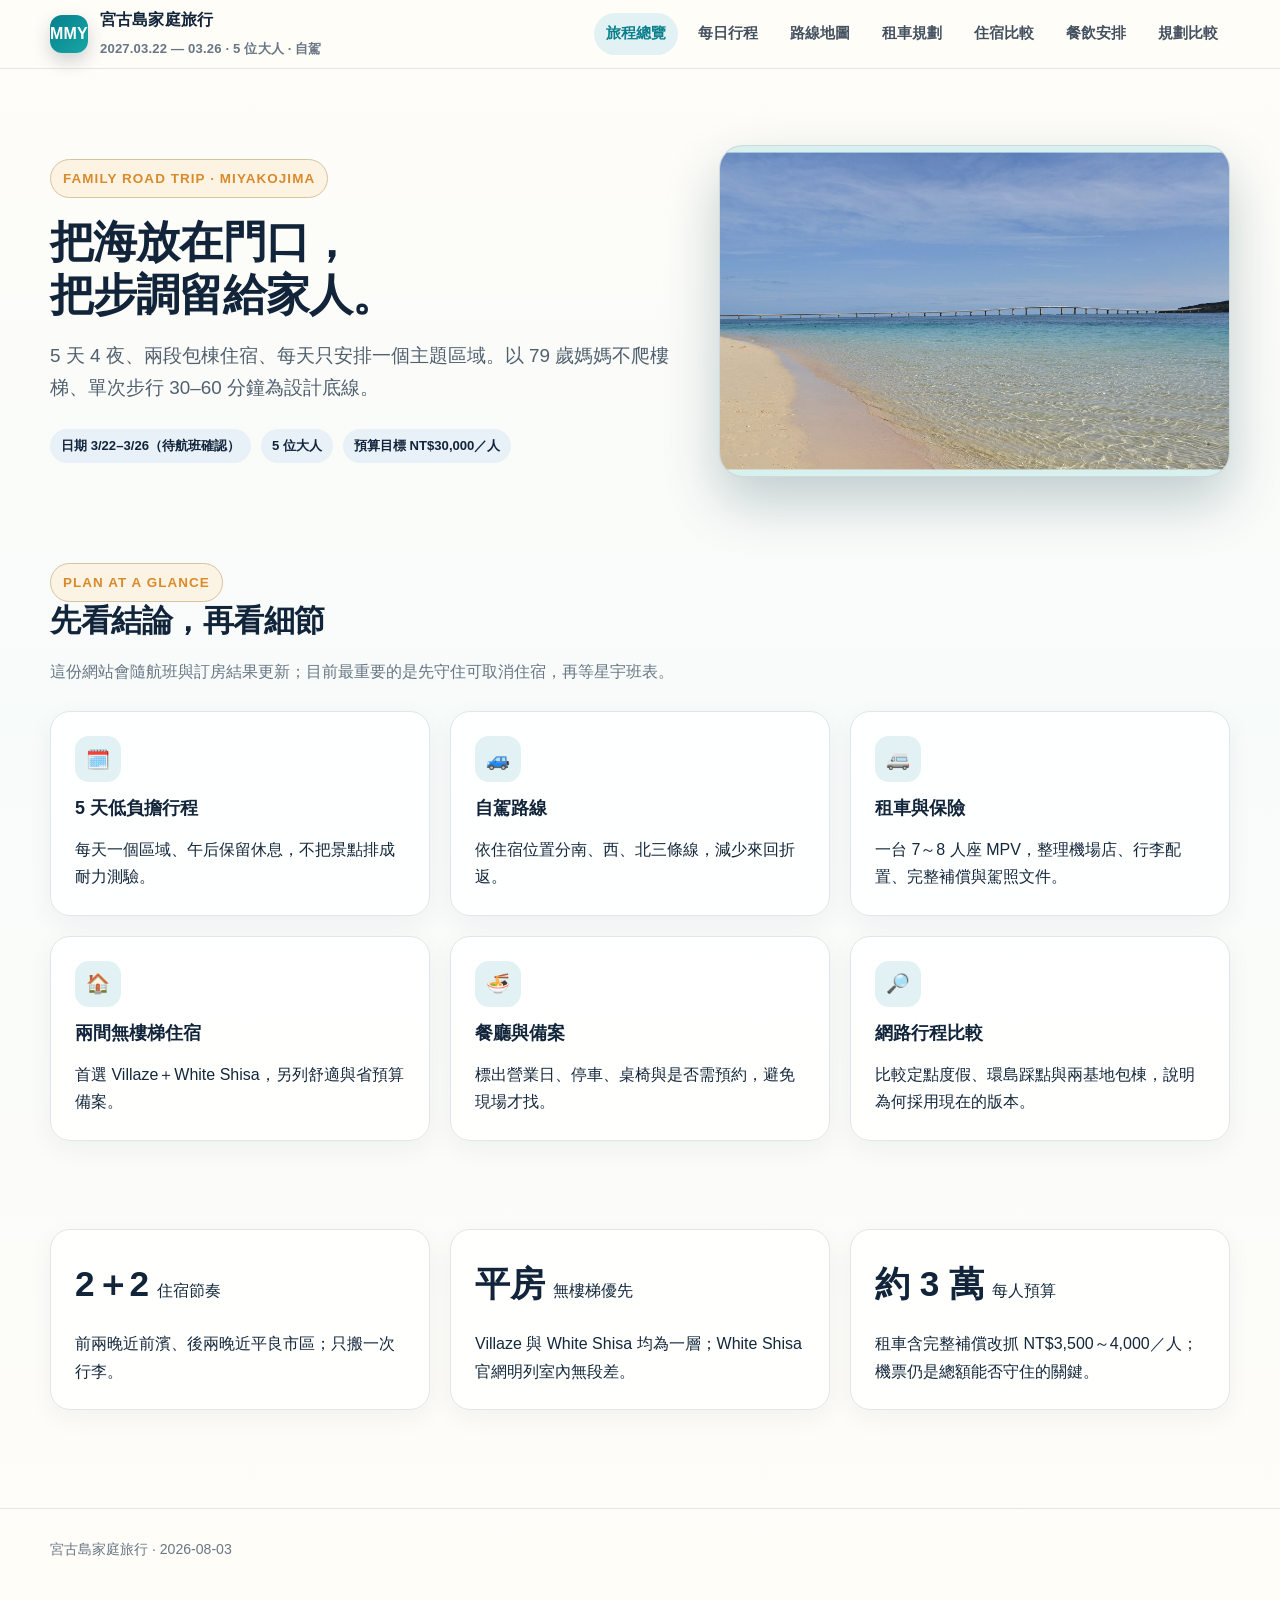
==== docs/site/index.html @ 790bd932 "feat: add accessible rental car plan" ====
<!doctype html>
<html lang="zh-Hant">
<head>
  <meta charset="utf-8">
  <meta name="viewport" content="width=device-width, initial-scale=1">
  <title>宮古島家庭旅行｜專案文件</title>
  <link rel="stylesheet" href="assets/styles.css"><link rel="stylesheet" href="assets/travel.css">
</head>
<body>
  <header class="topbar">
    <div class="shell topbar-inner">
      <a class="brand" href="index.html"><span class="brand-mark">MMY</span><span>宮古島家庭旅行<br><span class="brand-sub">2027.03.22 — 03.26 · 5 位大人 · 自駕</span></span></a>
      <nav class="nav" aria-label="文件導航">
        <a href="index.html" aria-current="page">旅程總覽</a>
        <a href="roadmap.html">每日行程</a>
        <a href="maps.html">路線地圖</a>
        <a href="rental.html">租車規劃</a>
        <a href="stay.html">住宿比較</a>
        <a href="food.html">餐飲安排</a>
        <a href="research.html">規劃比較</a>
      </nav>
    </div>
  </header>

  <main>
    <section class="shell hero">
      <div>
        <span class="eyebrow">FAMILY ROAD TRIP · MIYAKOJIMA</span>
        <h1>把海放在門口，<br>把步調留給家人。</h1>
        <p class="lead">5 天 4 夜、兩段包棟住宿、每天只安排一個主題區域。以 79 歲媽媽不爬樓梯、單次步行 30–60 分鐘為設計底線。</p>
        <div class="status-row">
          <span class="pill current">日期 3/22–3/26（待航班確認）</span>
          <span class="pill">5 位大人</span>
          <span class="pill">預算目標 NT$30,000／人</span>
        </div>
      </div>
      <div class="hero-visual" aria-label="與那霸前濱海灘">
<svg viewBox="0 0 900 560" role="img" aria-label="與那霸前濱海灘"><image href="assets/miyako-hero.jpg" width="900" height="560" preserveAspectRatio="xMidYMid slice"/></svg>
      </div>
    </section>

    <section class="shell section">
      <div class="section-header">
        <span class="eyebrow">PLAN AT A GLANCE</span>
        <h2>先看結論，再看細節</h2>
        <p>這份網站會隨航班與訂房結果更新；目前最重要的是先守住可取消住宿，再等星宇班表。</p>
      </div>
      <div class="grid grid-3">
        <a class="card" href="roadmap.html">
          <div class="icon">🗓️</div>
          <h3>5 天低負擔行程</h3>
          <p>每天一個區域、午后保留休息，不把景點排成耐力測驗。</p>
        </a>
        <a class="card" href="maps.html">
          <div class="icon">🚙</div>
          <h3>自駕路線</h3>
          <p>依住宿位置分南、西、北三條線，減少來回折返。</p>
        </a>
        <a class="card" href="rental.html">
          <div class="icon">🚐</div>
          <h3>租車與保險</h3>
          <p>一台 7～8 人座 MPV，整理機場店、行李配置、完整補償與駕照文件。</p>
        </a>
        <a class="card" href="stay.html">
          <div class="icon">🏠</div>
          <h3>兩間無樓梯住宿</h3>
          <p>首選 Villaze＋White Shisa，另列舒適與省預算備案。</p>
        </a>
        <a class="card" href="food.html">
          <div class="icon">🍜</div>
          <h3>餐廳與備案</h3>
          <p>標出營業日、停車、桌椅與是否需預約，避免現場才找。</p>
        </a>
        <a class="card" href="research.html">
          <div class="icon">🔎</div>
          <h3>網路行程比較</h3>
          <p>比較定點度假、環島踩點與兩基地包棟，說明為何採用現在的版本。</p>
        </a>
      </div>
    </section>

    <section class="shell section">
      <div class="grid grid-3">
        <article class="card">
          <div class="metric"><strong>2＋2</strong><span>住宿節奏</span></div>
          <p>前兩晚近前濱、後兩晚近平良市區；只搬一次行李。</p>
        </article>
        <article class="card">
          <div class="metric"><strong>平房</strong><span>無樓梯優先</span></div>
          <p>Villaze 與 White Shisa 均為一層；White Shisa 官網明列室內無段差。</p>
        </article>
        <article class="card">
          <div class="metric"><strong>約 3 萬</strong><span>每人預算</span></div>
          <p>租車含完整補償改抓 NT$3,500～4,000／人；機票仍是總額能否守住的關鍵。</p>
        </article>
      </div>
    </section>
  </main>

  <footer class="footer"><div class="shell">宮古島家庭旅行 · 2026-08-03</div></footer>
</body>
</html>
---- docs/site/assets/styles.css ----
:root {
  color-scheme: light;
  --ink: #1a2230;
  --muted: #64707f;
  --line: #e2e5ea;
  --paper: #f6f7f9;
  --surface: #ffffff;
  --navy: #11243a;       /* storm navy */
  --teal: #1f7a8c;       /* storm band */
  --teal-soft: #e2f1f3;
  --amber: #d98a2b;      /* solar */
  --amber-soft: #fdf0db;
  --blue: #3a6ea5;
  --blue-soft: #e8f0f8;
  --rose: #a85b62;
  --rose-soft: #f8e7e9;
  --green: #1c7a52;
  --green-soft: #ddf3e7;
  --shadow: 0 18px 45px rgba(17, 36, 58, 0.10);
  font-family: "Segoe UI", "Noto Sans TC", "Microsoft JhengHei", sans-serif;
}

* { box-sizing: border-box; }
html { scroll-behavior: smooth; }

body {
  margin: 0;
  color: var(--ink);
  line-height: 1.72;
  background:
    radial-gradient(circle at 88% 4%, rgba(217, 138, 43, 0.10), transparent 26rem),
    radial-gradient(circle at 6% 96%, rgba(31, 122, 140, 0.08), transparent 26rem),
    linear-gradient(180deg, #fafbfc 0%, var(--paper) 100%);
}

a { color: var(--teal); text-decoration: none; }
a:hover { text-decoration: underline; }

.shell { width: min(1180px, calc(100% - 40px)); margin: 0 auto; }

/* ── Top bar ── */
.topbar {
  position: sticky; z-index: 10; top: 0;
  border-bottom: 1px solid rgba(226, 229, 234, 0.9);
  background: rgba(250, 251, 252, 0.9);
  backdrop-filter: blur(16px);
}
.topbar-inner { min-height: 68px; display: flex; align-items: center; justify-content: space-between; gap: 24px; }
.brand { display: flex; align-items: center; gap: 12px; color: var(--navy); font-weight: 750; letter-spacing: 0.01em; }
.brand-mark {
  width: 38px; height: 38px; border-radius: 12px; display: grid; place-items: center;
  color: #fff; background: linear-gradient(145deg, var(--navy), var(--amber));
  box-shadow: 0 8px 18px rgba(17, 36, 58, 0.20); font-weight: 800;
}
.brand-sub { color: var(--muted); font-weight: 600; font-size: 0.82rem; }
.nav { display: flex; flex-wrap: wrap; gap: 8px; }
.nav a { padding: 8px 12px; border-radius: 999px; color: #44515f; font-size: 0.92rem; font-weight: 650; }
.nav a:hover, .nav a[aria-current="page"] { color: var(--navy); background: var(--teal-soft); text-decoration: none; }

/* ── Hero ── */
.hero { padding: 76px 0 42px; display: grid; grid-template-columns: minmax(0, 1.1fr) minmax(320px, 0.9fr); align-items: center; gap: 54px; }
.document-hero h1 { font-size: clamp(1.85rem, 3.2vw, 2.85rem); }
.eyebrow {
  display: inline-flex; align-items: center; gap: 8px; padding: 7px 12px;
  border: 1px solid #d8c3a0; border-radius: 999px; color: var(--amber);
  background: rgba(253, 240, 219, 0.7); font-size: 0.84rem; font-weight: 750;
  letter-spacing: 0.08em; text-transform: uppercase;
}
h1, h2, h3 { color: var(--navy); line-height: 1.22; }
h1 { margin: 18px 0; font-size: clamp(1.95rem, 3.4vw, 3rem); letter-spacing: -0.02em; }
h2 { margin: 0 0 18px; font-size: clamp(1.55rem, 2.4vw, 2.1rem); letter-spacing: -0.015em; }
h3 { margin: 0 0 8px; font-size: 1.12rem; }
.lead { max-width: 720px; margin: 0; color: #50606f; font-size: clamp(1.02rem, 1.6vw, 1.18rem); }
.hero-visual {
  border: 1px solid rgba(206, 216, 221, 0.9); border-radius: 28px; overflow: hidden;
  background: linear-gradient(145deg, #fff, #eef4f5); box-shadow: var(--shadow);
}
.hero-visual svg { width: 100%; height: auto; display: block; }

/* ── Sections & grid ── */
.section { padding: 44px 0; }
.section-header { max-width: 760px; margin-bottom: 26px; }
.section-header p { margin: 0; color: var(--muted); }
.grid { display: grid; gap: 20px; }
.grid-2 { grid-template-columns: repeat(2, minmax(0, 1fr)); }
.grid-3 { grid-template-columns: repeat(3, minmax(0, 1fr)); }

.card {
  padding: 24px; border: 1px solid var(--line); border-radius: 20px;
  background: rgba(255, 255, 255, 0.92); box-shadow: 0 8px 26px rgba(17, 36, 58, 0.05);
}
.card p:last-child, .card ul:last-child { margin-bottom: 0; }
a.card { display: block; color: inherit; transition: transform .15s ease, box-shadow .15s ease; }
a.card:hover { transform: translateY(-3px); box-shadow: var(--shadow); text-decoration: none; }
.icon {
  width: 46px; height: 46px; margin-bottom: 16px; border-radius: 14px; display: grid; place-items: center;
  color: var(--teal); background: var(--teal-soft); font-size: 1.2rem; font-weight: 800;
}
.metric { display: flex; align-items: baseline; gap: 8px; }
.metric strong { color: var(--navy); font-size: 2.2rem; }

/* ── Status pills ── */
.status-row { display: flex; flex-wrap: wrap; gap: 10px; margin-top: 24px; }
.pill, .status { display: inline-flex; align-items: center; gap: 7px; padding: 6px 11px; border-radius: 999px; font-size: 0.82rem; font-weight: 750; }
.pill { color: var(--navy); background: var(--blue-soft); }
.status.done    { color: var(--green); background: var(--green-soft); }
.status.current { color: #8a5a14; background: var(--amber-soft); }
.status.pending { color: #7d4950; background: var(--rose-soft); }

/* ── Timeline (progress) ── */
.timeline { position: relative; display: grid; gap: 18px; margin-left: 12px; padding-left: 34px; }
.timeline::before { content: ""; position: absolute; left: 9px; top: 16px; bottom: 16px; width: 2px; background: #cdd9dc; }
.timeline-item { position: relative; padding: 22px 24px; border: 1px solid var(--line); border-radius: 18px; background: #fff; }
.timeline-item::before {
  content: ""; position: absolute; left: -34px; top: 27px; width: 14px; height: 14px;
  border: 4px solid var(--paper); border-radius: 50%; background: var(--teal); box-shadow: 0 0 0 2px var(--teal);
}
.timeline-item.is-current::before { background: var(--amber); box-shadow: 0 0 0 2px var(--amber); }
.timeline-item.future::before { background: #fff; box-shadow: 0 0 0 2px #9aabad; }
.timeline-item h3 { display: flex; align-items: center; justify-content: space-between; gap: 16px; }

/* ── Checklist ── */
.checklist { padding-left: 0; list-style: none; margin: 12px 0 0; }
.checklist li { position: relative; margin: 10px 0; padding-left: 30px; }
.checklist li::before {
  content: "✓"; position: absolute; left: 0; top: 1px; width: 21px; height: 21px; display: grid; place-items: center;
  border-radius: 50%; color: #fff; background: var(--teal); font-size: 0.72rem; font-weight: 900;
}
.checklist li.todo::before { content: "·"; background: #c2ccd2; font-size: 1.1rem; }

/* ── Table ── */
.table-wrap { border: 1px solid var(--line); border-radius: 18px; overflow-x: auto; background: #fff; }
table { width: 100%; border-collapse: collapse; }
th, td { padding: 14px 18px; border-bottom: 1px solid var(--line); text-align: left; vertical-align: top; }
th { color: var(--navy); background: #eef4f4; font-size: 0.86rem; letter-spacing: 0.04em; }
tr:last-child td { border-bottom: 0; }

/* ── Callout ── */
.callout { padding: 22px 24px; border-left: 5px solid var(--teal); border-radius: 4px 18px 18px 4px; background: var(--teal-soft); }
.callout.warning { border-color: var(--amber); background: var(--amber-soft); }
.callout strong { color: var(--navy); }

/* ── Footer ── */
.footer { margin-top: 54px; padding: 28px 0 42px; border-top: 1px solid var(--line); color: var(--muted); font-size: 0.88rem; }
code { padding: 0.15em 0.42em; border-radius: 6px; color: #174a56; background: #e8f1f1; font-family: "Cascadia Code", Consolas, monospace; font-size: 0.9em; }

/* ── Responsive ── */
@media (max-width: 900px) {
  .hero { grid-template-columns: 1fr; padding-top: 52px; }
  .grid-3 { grid-template-columns: repeat(2, minmax(0, 1fr)); }
}
@media (max-width: 650px) {
  .shell { width: min(100% - 24px, 1180px); }
  .topbar-inner { padding: 12px 0; align-items: flex-start; flex-direction: column; gap: 8px; }
  .nav { width: 100%; overflow-x: auto; flex-wrap: nowrap; padding-bottom: 4px; }
  .nav a { white-space: nowrap; }
  .grid-2, .grid-3 { grid-template-columns: 1fr; }
  .timeline-item h3 { flex-direction: column; align-items: flex-start; gap: 8px; }
}
@media print {
  .topbar { position: static; }
  .nav { display: none; }
  body { background: #fff; }
  .card, .timeline-item, .table-wrap { box-shadow: none; break-inside: avoid; }
}
---- docs/site/assets/travel.css ----
:root{--coral:#e56f51;--sea:#087f8c;--lagoon:#7bd9d5;--sand:#f5e7ca;--ink:#14283c;--muted:#687685}
html{scroll-behavior:smooth;scroll-padding-top:88px}body{background:linear-gradient(180deg,#fffdf8 0,#f7fbfa 45%,#fffdf8 100%)}
.topbar{backdrop-filter:blur(12px);background:rgba(255,253,248,.94)!important}.brand-mark{background:linear-gradient(135deg,var(--sea),#16a7a5)!important}.nav a[aria-current="page"]{color:var(--sea)!important;border-color:var(--sea)!important}
.hero{gap:44px}.hero-visual{overflow:hidden!important;border-radius:24px;background:#d8f0ee!important;box-shadow:0 24px 55px rgba(10,53,67,.24)}.hero-visual:before,.hero-visual:after{display:none!important}.hero-visual svg{display:block;width:100%;height:100%;min-height:330px}.document-hero{padding-bottom:38px}
.price-big{display:block;color:var(--sea);font-size:1.35rem;margin:16px 0 4px}.stay-highlight small{display:block;color:var(--muted);line-height:1.5}.stay-highlight{align-self:center}
.map-legend{align-self:center}.map-legend p{display:flex;align-items:center;gap:9px;margin:10px 0}.legend{width:12px;height:12px;border-radius:999px;display:inline-block}.legend.stay{background:#e5a93f}.legend.station{background:var(--sea)}.legend.spot{background:var(--coral)}.legend.rest{background:#8b79b8}
.map-days{display:grid;grid-template-columns:repeat(2,minmax(0,1fr));gap:26px}.map-day{background:#fff;border:1px solid #e1e8e7;border-radius:22px;padding:28px;box-shadow:0 10px 28px rgba(20,40,60,.07)}.map-day:last-child{grid-column:1/-1}.map-day h2{font-size:1.5rem;margin:7px 0}.day-kicker{color:var(--coral);font-size:.75rem;font-weight:800;letter-spacing:.12em}.route-flow{margin:22px 0 18px;padding-left:4px}.node{position:relative;padding:10px 13px 9px 17px;border-left:4px solid;border-radius:0 12px 12px 0;background:#f8faf9}.node b,.node small{display:block}.node small{color:#637080;font-size:.78rem;margin-top:2px}.node.stay{border-color:#e5a93f;background:#fff8e7}.node.station{border-color:var(--sea);background:#edfafa}.node.spot{border-color:var(--coral);background:#fff3f0}.node.rest{border-color:#8b79b8;background:#f6f2fb}.line{font-size:.78rem;color:#6b7785;padding:8px 0 8px 17px;margin-left:2px;border-left:1px dashed #b4bdc8}.line.drive{color:var(--sea)}
.map-actions,.stay-actions{display:flex;gap:14px;align-items:center;flex-wrap:wrap}.map-actions a:not(.map-button),.stay-actions a:not(.map-button),.stay-card a{font-size:.9rem;color:var(--sea);font-weight:700}.map-button{display:inline-block;background:var(--ink);color:#fff!important;padding:10px 15px;border-radius:999px;font-weight:800;text-decoration:none}.map-button:hover{background:var(--sea)}
.stay-grid{display:grid;grid-template-columns:repeat(3,minmax(0,1fr));gap:22px}.stay-card,.stay-wide{background:#fff;border:1px solid #e1e8e7;border-radius:19px;padding:25px}.stay-wide{display:grid;grid-template-columns:minmax(0,1fr) auto;gap:28px;align-items:center}.stay-card.featured,.stay-wide.featured,.food-card.featured,.compare-card.featured{border:2px solid #e5a93f;background:linear-gradient(135deg,#fffdf8,#fff5db)}.stay-rank{display:inline-block;background:#e9f6f5;color:var(--sea);font-size:.75rem;font-weight:800;padding:5px 9px;border-radius:999px}.stay-type,.food-meta{color:var(--muted);font-size:.88rem}.stay-card ul,.stay-wide ul{padding-left:19px;font-size:.9rem}.stay-card h3,.stay-wide h3{margin:13px 0 4px}
.food-rule{align-self:center}.food-rule ul{padding-left:20px}.food-days{display:grid;grid-template-columns:repeat(2,minmax(0,1fr));gap:22px}.food-card{background:#fff;border:1px solid #e1e8e7;border-radius:19px;padding:25px}.food-card h3{font-size:1.35rem;margin:7px 0}.food-card p{line-height:1.65}
.compare-grid{display:grid;grid-template-columns:repeat(3,minmax(0,1fr));gap:22px}.compare-card{background:#fff;border:1px solid #e1e8e7;border-radius:19px;padding:26px}.compare-card ul{padding-left:18px}.budget-grid{display:grid;grid-template-columns:repeat(5,minmax(0,1fr));gap:12px;margin:22px 0}.budget-grid article{background:#fff;border:1px solid #e1e8e7;border-radius:15px;padding:18px}.budget-grid strong,.budget-grid span{display:block}.budget-grid strong{font-size:1.15rem;color:var(--sea)}.budget-grid span{font-size:.84rem;color:var(--muted);margin-top:5px}.source-list{display:grid;grid-template-columns:repeat(2,minmax(0,1fr));gap:12px}.source-list a{display:flex;flex-direction:column;background:#fff;border:1px solid #e1e8e7;border-radius:14px;padding:17px;text-decoration:none;color:var(--ink)}.source-list a:hover{border-color:var(--sea)}.source-list span{color:var(--muted);font-size:.85rem;margin-top:3px}
.flight-alert{margin:0 auto 26px;max-width:1180px;background:#fff1e8;border:1px solid #f0b38f;border-left:5px solid var(--coral);border-radius:14px;padding:15px 18px;color:#6f381f}.flight-alert strong{color:#9b3f22}.section-anchor{display:block;position:relative}.single-site-nav{position:sticky;top:0;z-index:50}.photo-credit{font-size:.75rem;color:#74808c;margin-top:12px}.photo-credit a{color:inherit}
@media(max-width:980px){.stay-grid,.compare-grid{grid-template-columns:1fr 1fr}.budget-grid{grid-template-columns:repeat(2,1fr)}.stay-wide{grid-template-columns:1fr}.nav{overflow-x:auto;flex-wrap:nowrap!important;justify-content:flex-start!important;max-width:100%;padding-bottom:3px}.nav a{white-space:nowrap}}
@media(max-width:760px){html{scroll-padding-top:132px}.map-days,.food-days,.stay-grid,.compare-grid,.source-list{grid-template-columns:1fr}.map-day:last-child{grid-column:auto}.hero-visual svg{min-height:230px}.map-day,.food-card{padding:22px}.budget-grid{grid-template-columns:1fr 1fr}.topbar-inner{align-items:flex-start!important;flex-direction:column!important}.nav{width:100%}.brand-sub{font-size:.7rem}.section{padding-top:50px!important}}
@media(max-width:460px){.budget-grid{grid-template-columns:1fr}.map-actions,.stay-actions{align-items:flex-start;flex-direction:column}.map-button{width:100%;text-align:center}}
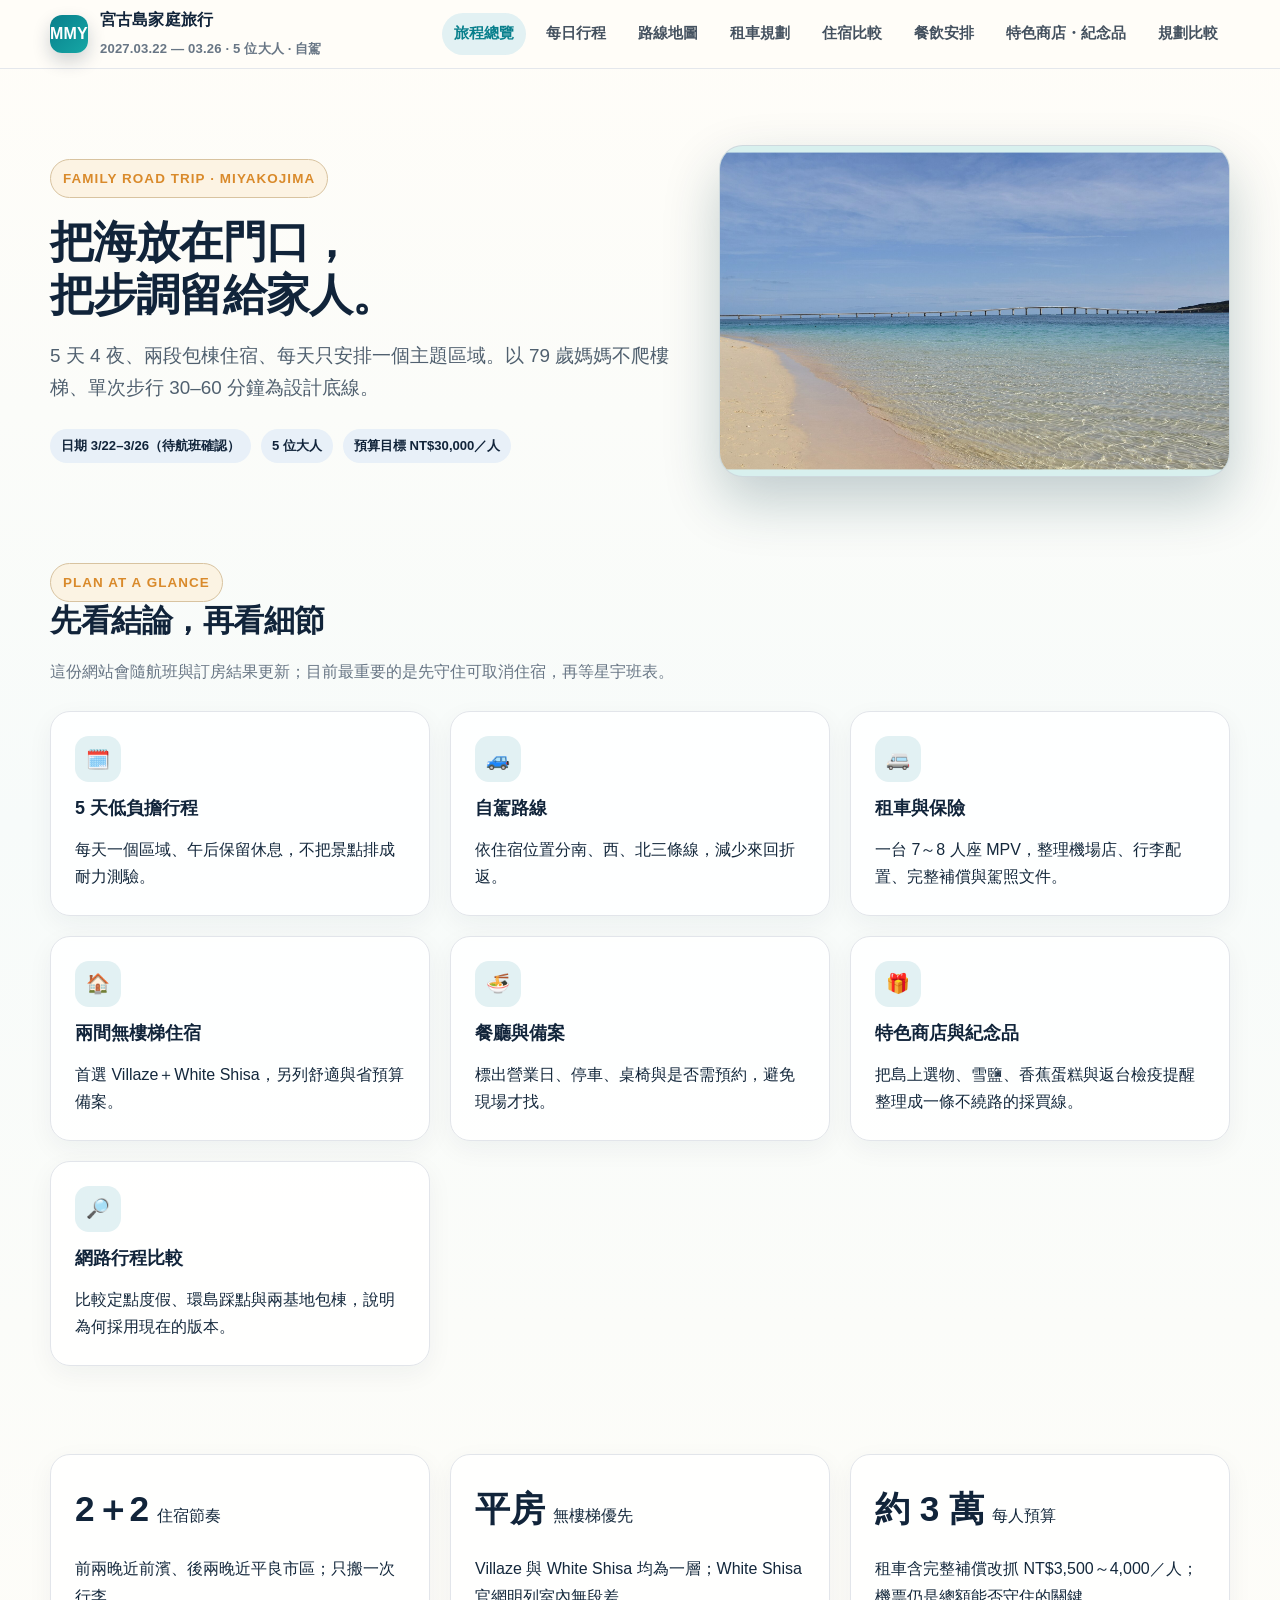
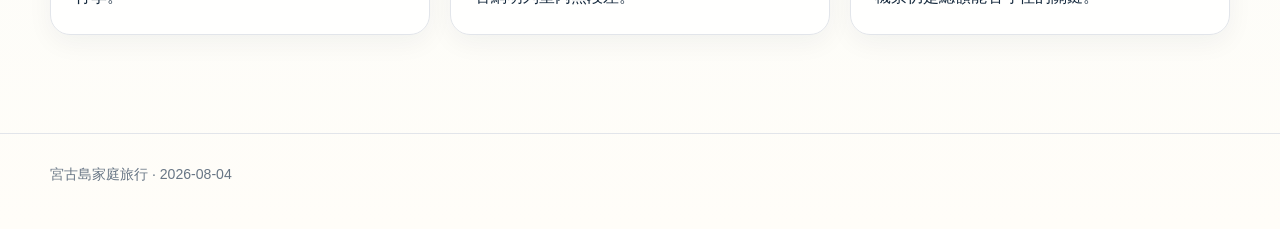
==== commit c960faae: "feat: add souvenir and family activity plans" ====
--- a/docs/site/index.html
+++ b/docs/site/index.html
@@ -17,6 +17,7 @@
         <a href="rental.html">租車規劃</a>
         <a href="stay.html">住宿比較</a>
         <a href="food.html">餐飲安排</a>
+        <a href="souvenirs.html">特色商店・紀念品</a>
         <a href="research.html">規劃比較</a>
       </nav>
     </div>
@@ -71,6 +72,11 @@
           <h3>餐廳與備案</h3>
           <p>標出營業日、停車、桌椅與是否需預約，避免現場才找。</p>
         </a>
+        <a class="card" href="souvenirs.html">
+          <div class="icon">🎁</div>
+          <h3>特色商店與紀念品</h3>
+          <p>把島上選物、雪鹽、香蕉蛋糕與返台檢疫提醒整理成一條不繞路的採買線。</p>
+        </a>
         <a class="card" href="research.html">
           <div class="icon">🔎</div>
           <h3>網路行程比較</h3>
@@ -97,6 +103,6 @@
     </section>
   </main>
 
-  <footer class="footer"><div class="shell">宮古島家庭旅行 · 2026-08-03</div></footer>
+  <footer class="footer"><div class="shell">宮古島家庭旅行 · 2026-08-04</div></footer>
 </body>
 </html>
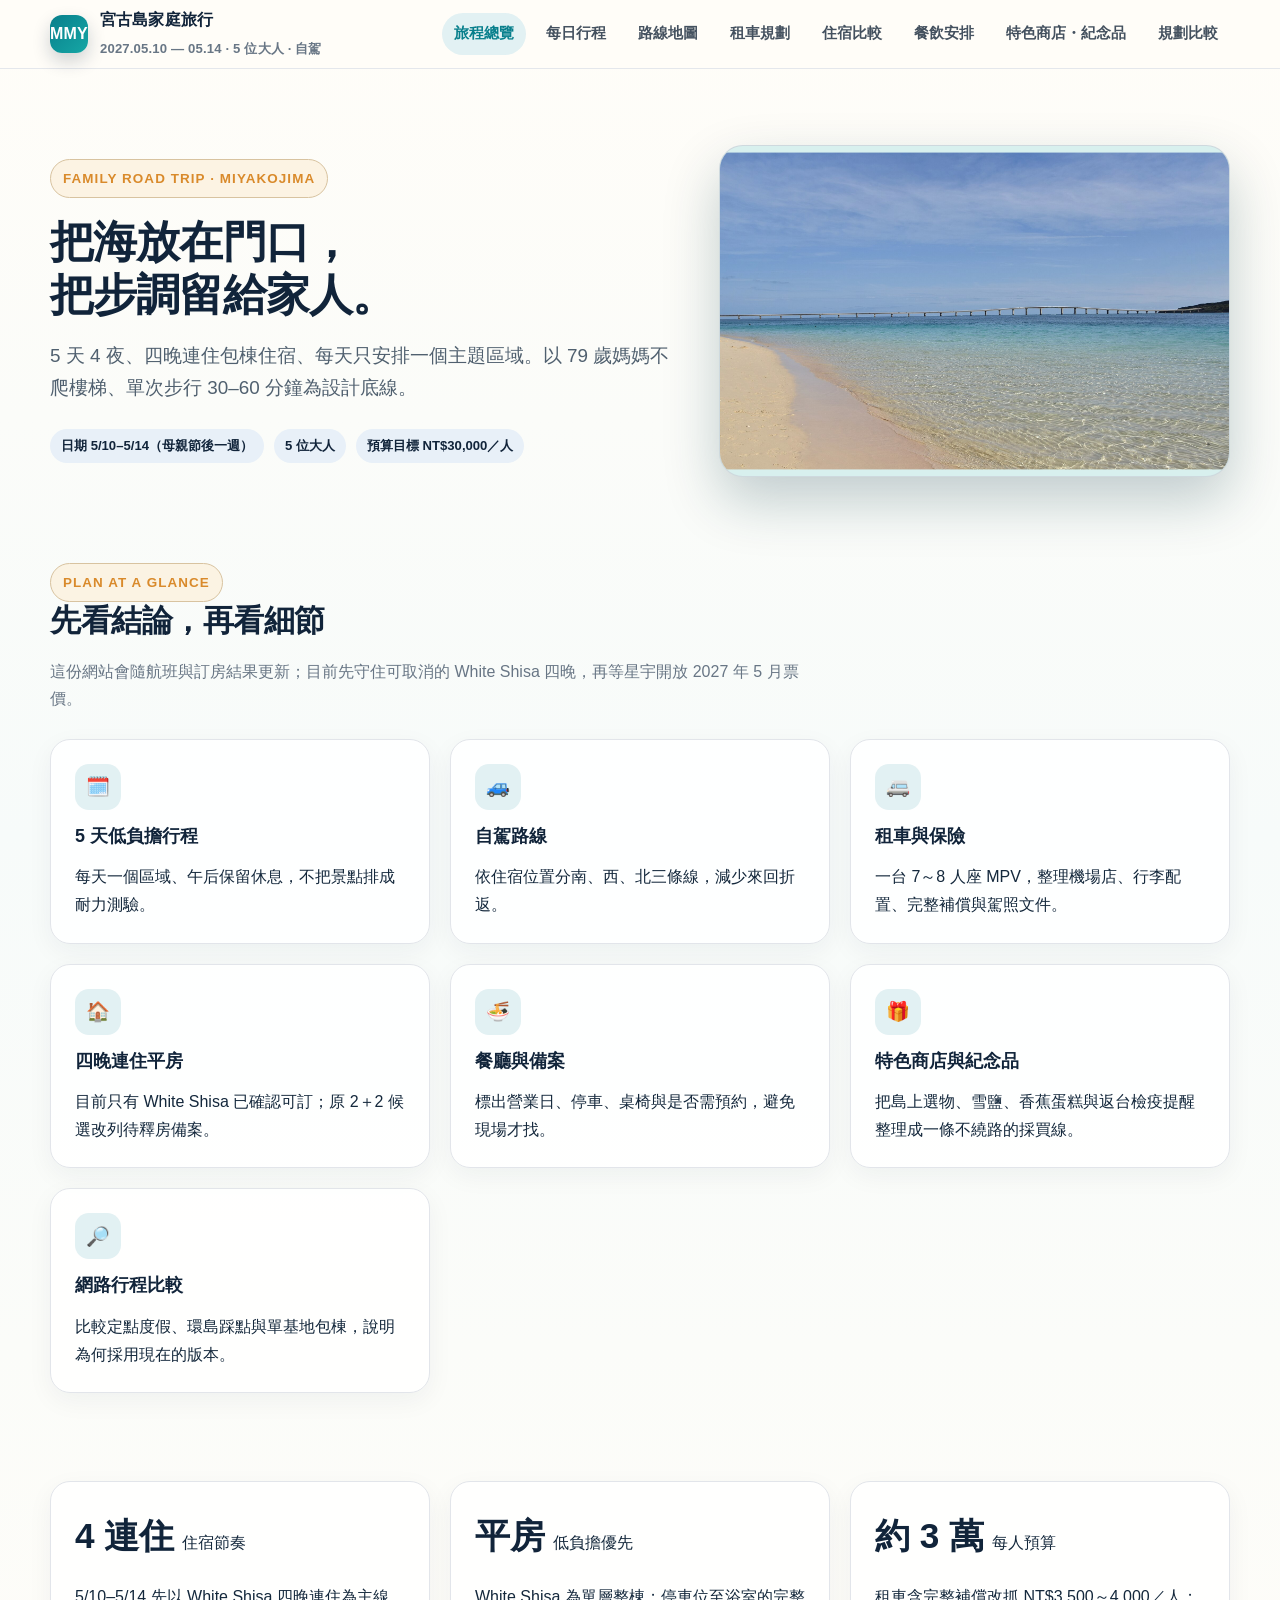
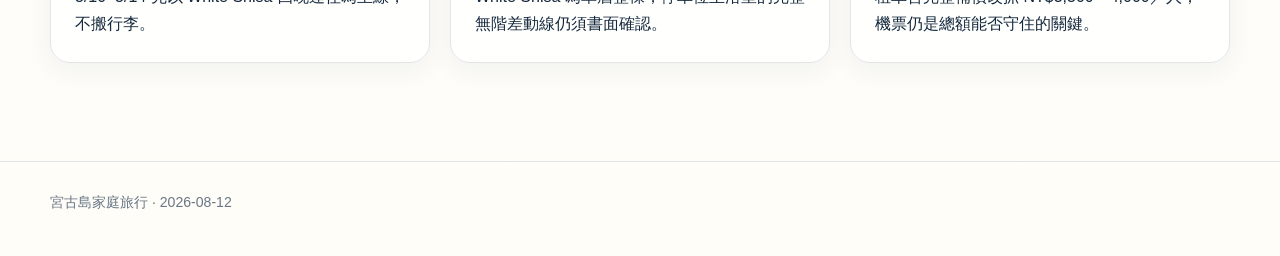
==== commit 5218a7d3: "Update trip dates and refresh booking status" ====
--- a/docs/site/index.html
+++ b/docs/site/index.html
@@ -9,7 +9,7 @@
 <body>
   <header class="topbar">
     <div class="shell topbar-inner">
-      <a class="brand" href="index.html"><span class="brand-mark">MMY</span><span>宮古島家庭旅行<br><span class="brand-sub">2027.03.22 — 03.26 · 5 位大人 · 自駕</span></span></a>
+      <a class="brand" href="index.html"><span class="brand-mark">MMY</span><span>宮古島家庭旅行<br><span class="brand-sub">2027.05.10 — 05.14 · 5 位大人 · 自駕</span></span></a>
       <nav class="nav" aria-label="文件導航">
         <a href="index.html" aria-current="page">旅程總覽</a>
         <a href="roadmap.html">每日行程</a>
@@ -28,9 +28,9 @@
       <div>
         <span class="eyebrow">FAMILY ROAD TRIP · MIYAKOJIMA</span>
         <h1>把海放在門口，<br>把步調留給家人。</h1>
-        <p class="lead">5 天 4 夜、兩段包棟住宿、每天只安排一個主題區域。以 79 歲媽媽不爬樓梯、單次步行 30–60 分鐘為設計底線。</p>
+        <p class="lead">5 天 4 夜、四晚連住包棟住宿、每天只安排一個主題區域。以 79 歲媽媽不爬樓梯、單次步行 30–60 分鐘為設計底線。</p>
         <div class="status-row">
-          <span class="pill current">日期 3/22–3/26（待航班確認）</span>
+          <span class="pill current">日期 5/10–5/14（母親節後一週）</span>
           <span class="pill">5 位大人</span>
           <span class="pill">預算目標 NT$30,000／人</span>
         </div>
@@ -44,7 +44,7 @@
       <div class="section-header">
         <span class="eyebrow">PLAN AT A GLANCE</span>
         <h2>先看結論，再看細節</h2>
-        <p>這份網站會隨航班與訂房結果更新；目前最重要的是先守住可取消住宿，再等星宇班表。</p>
+        <p>這份網站會隨航班與訂房結果更新；目前先守住可取消的 White Shisa 四晚，再等星宇開放 2027 年 5 月票價。</p>
       </div>
       <div class="grid grid-3">
         <a class="card" href="roadmap.html">
@@ -64,8 +64,8 @@
         </a>
         <a class="card" href="stay.html">
           <div class="icon">🏠</div>
-          <h3>兩間無樓梯住宿</h3>
-          <p>首選 Villaze＋White Shisa，另列舒適與省預算備案。</p>
+          <h3>四晚連住平房</h3>
+          <p>目前只有 White Shisa 已確認可訂；原 2＋2 候選改列待釋房備案。</p>
         </a>
         <a class="card" href="food.html">
           <div class="icon">🍜</div>
@@ -80,7 +80,7 @@
         <a class="card" href="research.html">
           <div class="icon">🔎</div>
           <h3>網路行程比較</h3>
-          <p>比較定點度假、環島踩點與兩基地包棟，說明為何採用現在的版本。</p>
+          <p>比較定點度假、環島踩點與單基地包棟，說明為何採用現在的版本。</p>
         </a>
       </div>
     </section>
@@ -88,12 +88,12 @@
     <section class="shell section">
       <div class="grid grid-3">
         <article class="card">
-          <div class="metric"><strong>2＋2</strong><span>住宿節奏</span></div>
-          <p>前兩晚近前濱、後兩晚近平良市區；只搬一次行李。</p>
+          <div class="metric"><strong>4 連住</strong><span>住宿節奏</span></div>
+          <p>5/10–5/14 先以 White Shisa 四晚連住為主線，不搬行李。</p>
         </article>
         <article class="card">
-          <div class="metric"><strong>平房</strong><span>無樓梯優先</span></div>
-          <p>Villaze 與 White Shisa 均為一層；White Shisa 官網明列室內無段差。</p>
+          <div class="metric"><strong>平房</strong><span>低負擔優先</span></div>
+          <p>White Shisa 為單層整棟；停車位至浴室的完整無階差動線仍須書面確認。</p>
         </article>
         <article class="card">
           <div class="metric"><strong>約 3 萬</strong><span>每人預算</span></div>
@@ -103,6 +103,6 @@
     </section>
   </main>
 
-  <footer class="footer"><div class="shell">宮古島家庭旅行 · 2026-08-04</div></footer>
+  <footer class="footer"><div class="shell">宮古島家庭旅行 · 2026-08-12</div></footer>
 </body>
 </html>
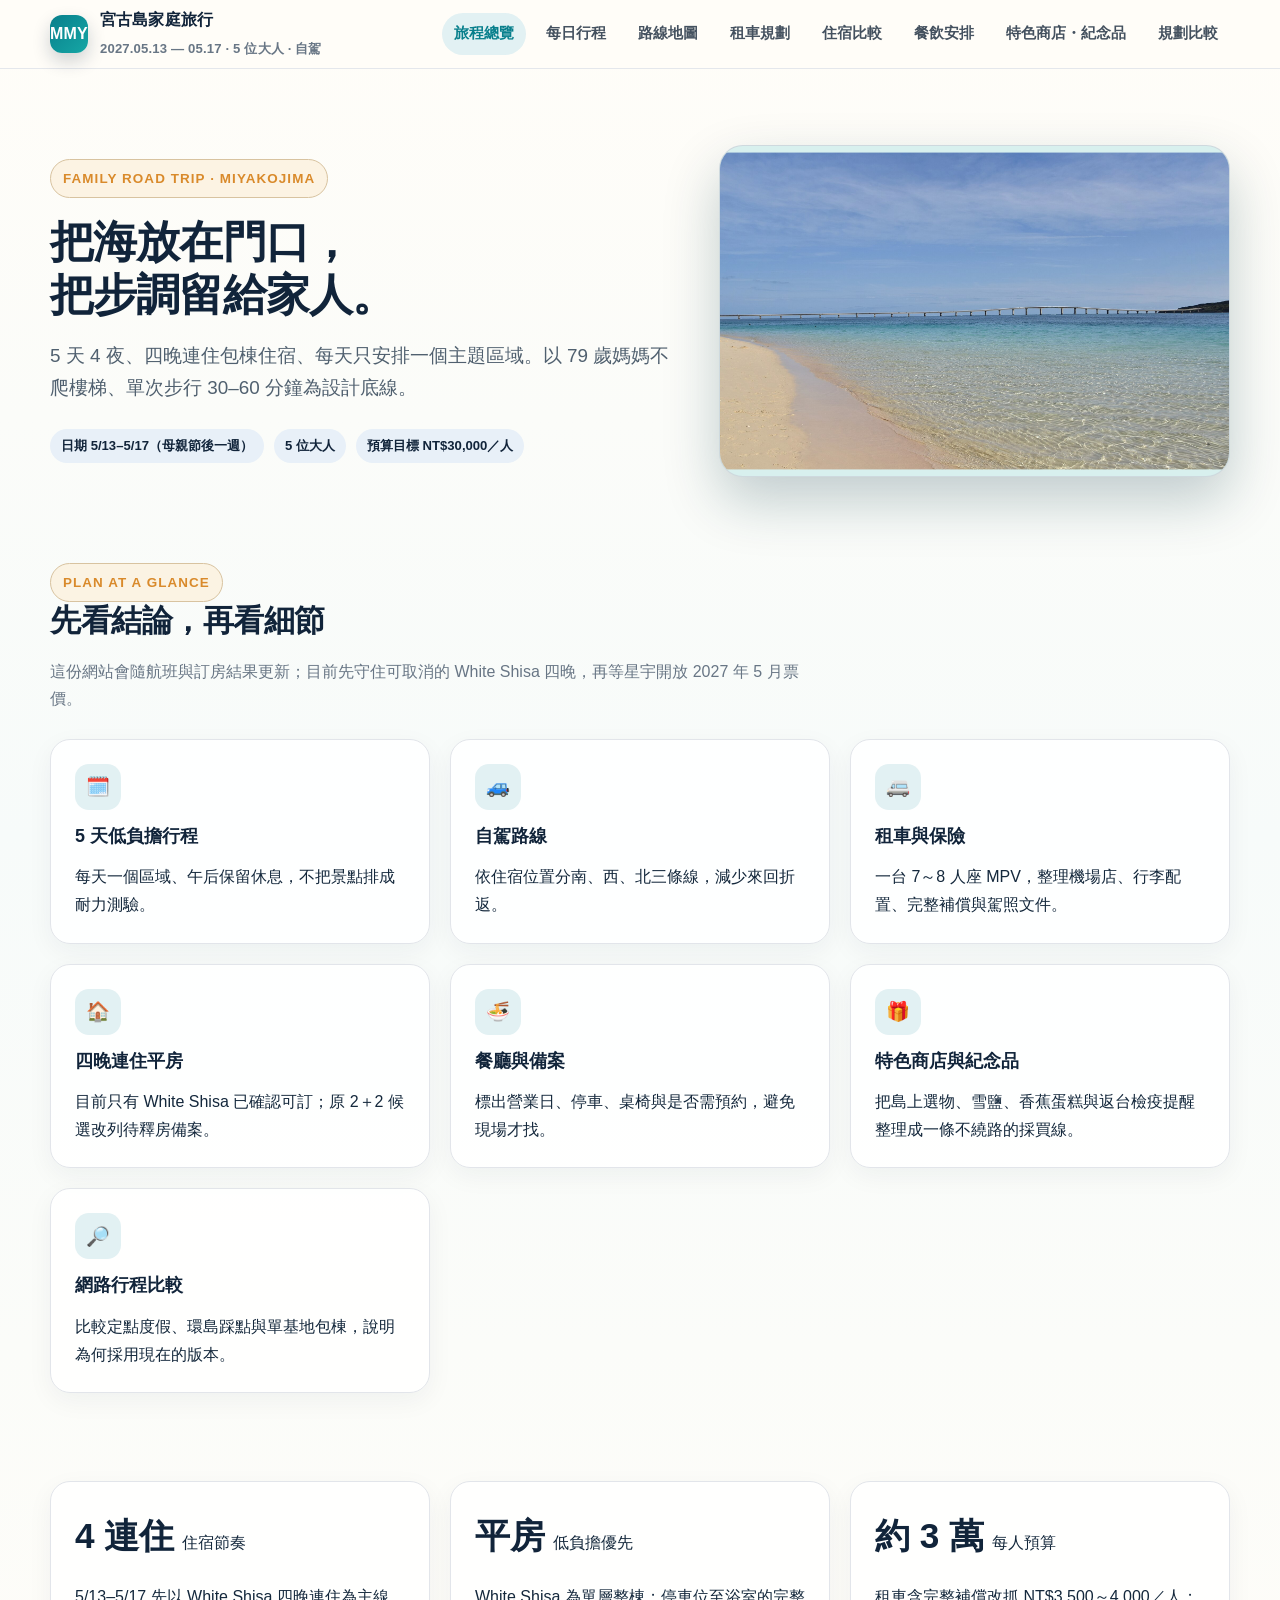
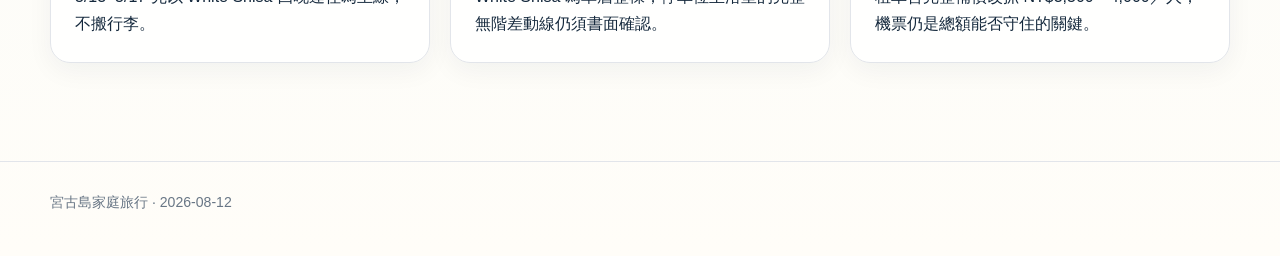
==== commit d0356ee6: "Update trip dates to May 13-17" ====
--- a/docs/site/index.html
+++ b/docs/site/index.html
@@ -9,7 +9,7 @@
 <body>
   <header class="topbar">
     <div class="shell topbar-inner">
-      <a class="brand" href="index.html"><span class="brand-mark">MMY</span><span>宮古島家庭旅行<br><span class="brand-sub">2027.05.10 — 05.14 · 5 位大人 · 自駕</span></span></a>
+      <a class="brand" href="index.html"><span class="brand-mark">MMY</span><span>宮古島家庭旅行<br><span class="brand-sub">2027.05.13 — 05.17 · 5 位大人 · 自駕</span></span></a>
       <nav class="nav" aria-label="文件導航">
         <a href="index.html" aria-current="page">旅程總覽</a>
         <a href="roadmap.html">每日行程</a>
@@ -30,7 +30,7 @@
         <h1>把海放在門口，<br>把步調留給家人。</h1>
         <p class="lead">5 天 4 夜、四晚連住包棟住宿、每天只安排一個主題區域。以 79 歲媽媽不爬樓梯、單次步行 30–60 分鐘為設計底線。</p>
         <div class="status-row">
-          <span class="pill current">日期 5/10–5/14（母親節後一週）</span>
+          <span class="pill current">日期 5/13–5/17（母親節後一週）</span>
           <span class="pill">5 位大人</span>
           <span class="pill">預算目標 NT$30,000／人</span>
         </div>
@@ -89,7 +89,7 @@
       <div class="grid grid-3">
         <article class="card">
           <div class="metric"><strong>4 連住</strong><span>住宿節奏</span></div>
-          <p>5/10–5/14 先以 White Shisa 四晚連住為主線，不搬行李。</p>
+          <p>5/13–5/17 先以 White Shisa 四晚連住為主線，不搬行李。</p>
         </article>
         <article class="card">
           <div class="metric"><strong>平房</strong><span>低負擔優先</span></div>
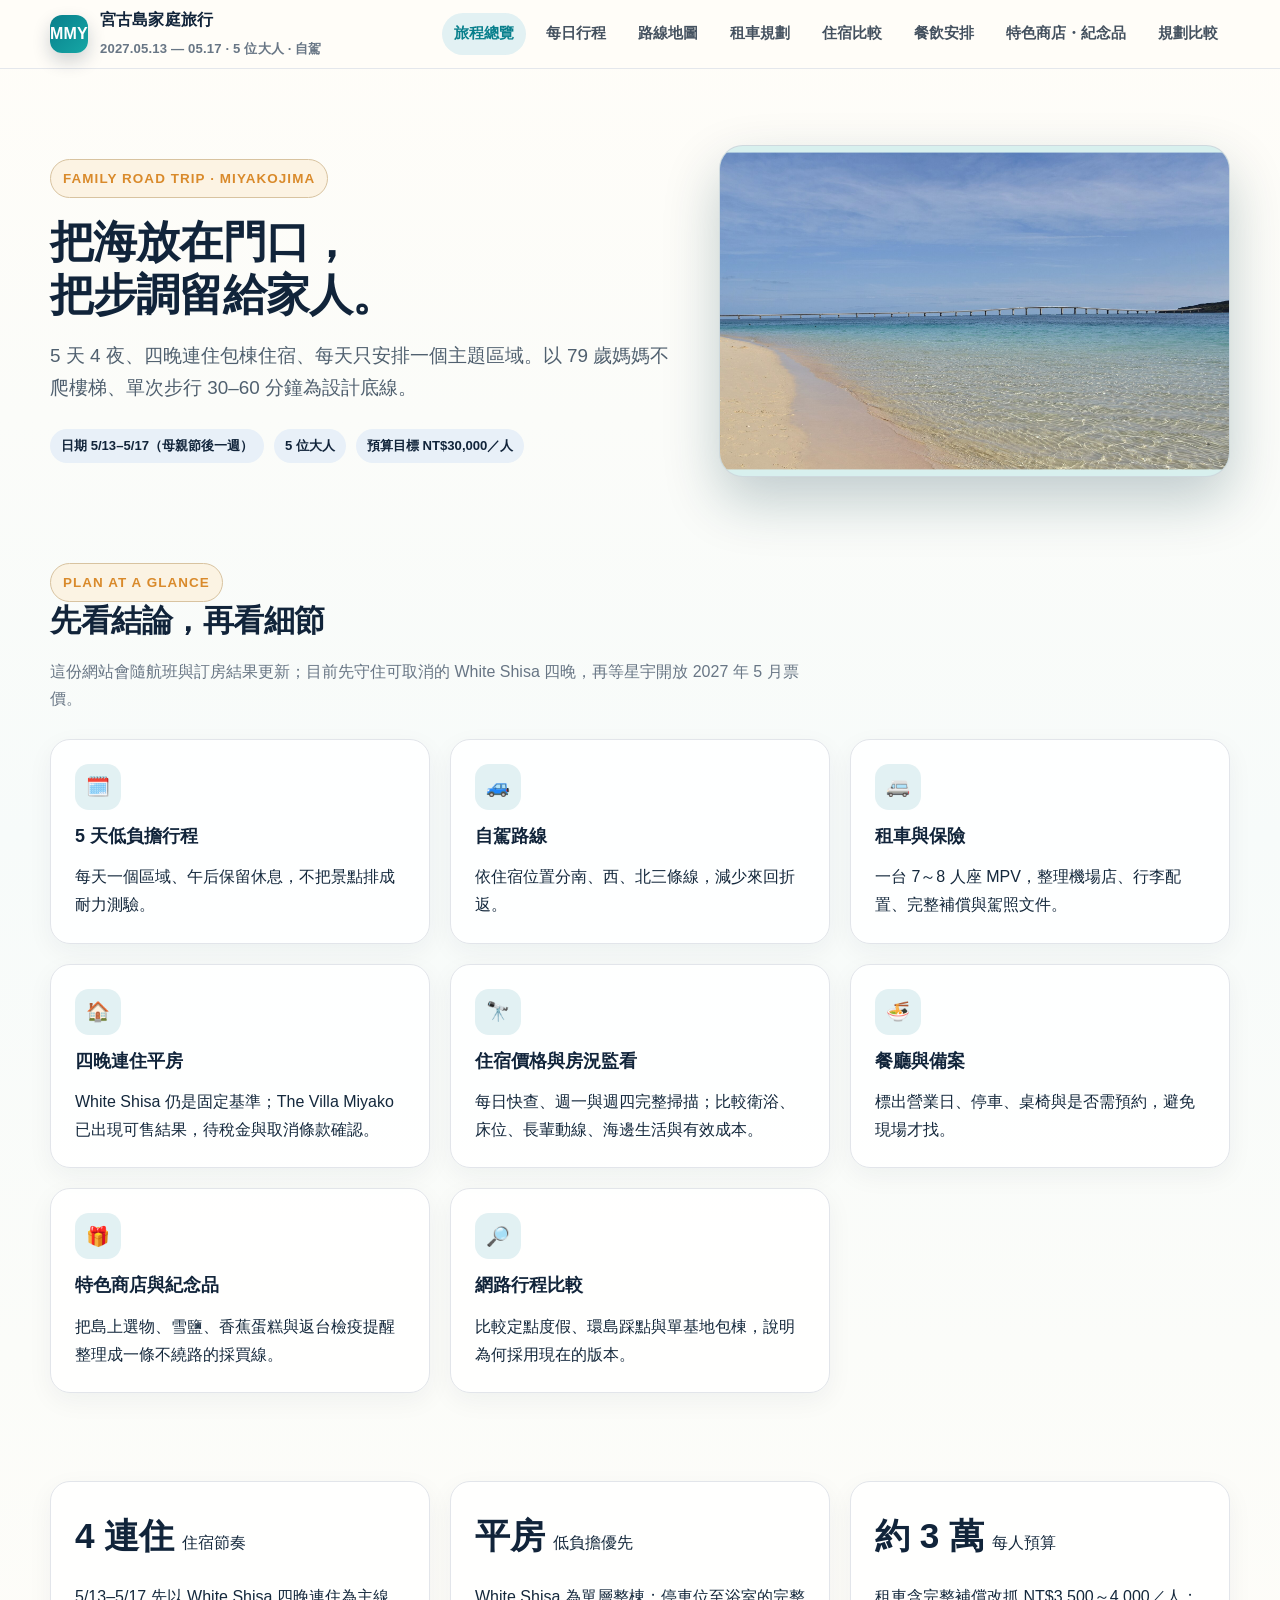
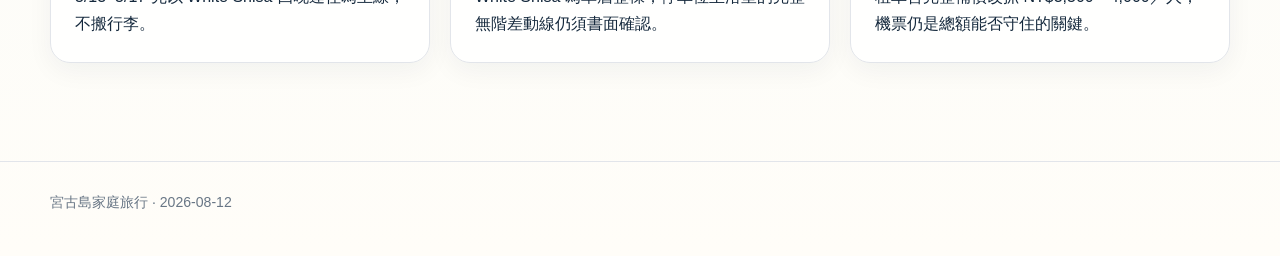
==== commit 4639f327: "Add Miyakojima accommodation watcher" ====
--- a/docs/site/index.html
+++ b/docs/site/index.html
@@ -65,7 +65,12 @@
         <a class="card" href="stay.html">
           <div class="icon">🏠</div>
           <h3>四晚連住平房</h3>
-          <p>目前只有 White Shisa 已確認可訂；原 2＋2 候選改列待釋房備案。</p>
+          <p>White Shisa 仍是固定基準；The Villa Miyako 已出現可售結果，待稅金與取消條款確認。</p>
+        </a>
+        <a class="card" href="accommodation-watch.html">
+          <div class="icon">🔭</div>
+          <h3>住宿價格與房況監看</h3>
+          <p>每日快查、週一與週四完整掃描；比較衛浴、床位、長輩動線、海邊生活與有效成本。</p>
         </a>
         <a class="card" href="food.html">
           <div class="icon">🍜</div>
--- a/docs/site/assets/travel.css
+++ b/docs/site/assets/travel.css
@@ -10,6 +10,7 @@
 .food-rule{align-self:center}.food-rule ul{padding-left:20px}.food-days{display:grid;grid-template-columns:repeat(2,minmax(0,1fr));gap:22px}.food-card{background:#fff;border:1px solid #e1e8e7;border-radius:19px;padding:25px}.food-card h3{font-size:1.35rem;margin:7px 0}.food-card p{line-height:1.65}
 .compare-grid{display:grid;grid-template-columns:repeat(3,minmax(0,1fr));gap:22px}.compare-card{background:#fff;border:1px solid #e1e8e7;border-radius:19px;padding:26px}.compare-card ul{padding-left:18px}.budget-grid{display:grid;grid-template-columns:repeat(5,minmax(0,1fr));gap:12px;margin:22px 0}.budget-grid article{background:#fff;border:1px solid #e1e8e7;border-radius:15px;padding:18px}.budget-grid strong,.budget-grid span{display:block}.budget-grid strong{font-size:1.15rem;color:var(--sea)}.budget-grid span{font-size:.84rem;color:var(--muted);margin-top:5px}.source-list{display:grid;grid-template-columns:repeat(2,minmax(0,1fr));gap:12px}.source-list a{display:flex;flex-direction:column;background:#fff;border:1px solid #e1e8e7;border-radius:14px;padding:17px;text-decoration:none;color:var(--ink)}.source-list a:hover{border-color:var(--sea)}.source-list span{color:var(--muted);font-size:.85rem;margin-top:3px}
 .flight-alert{margin:0 auto 26px;max-width:1180px;background:#fff1e8;border:1px solid #f0b38f;border-left:5px solid var(--coral);border-radius:14px;padding:15px 18px;color:#6f381f}.flight-alert strong{color:#9b3f22}.section-anchor{display:block;position:relative}.single-site-nav{position:sticky;top:0;z-index:50}.photo-credit{font-size:.75rem;color:#74808c;margin-top:12px}.photo-credit a{color:inherit}
-@media(max-width:980px){.stay-grid,.compare-grid{grid-template-columns:1fr 1fr}.budget-grid{grid-template-columns:repeat(2,1fr)}.stay-wide{grid-template-columns:1fr}.nav{overflow-x:auto;flex-wrap:nowrap!important;justify-content:flex-start!important;max-width:100%;padding-bottom:3px}.nav a{white-space:nowrap}}
-@media(max-width:760px){html{scroll-padding-top:132px}.map-days,.food-days,.stay-grid,.compare-grid,.source-list{grid-template-columns:1fr}.map-day:last-child{grid-column:auto}.hero-visual svg{min-height:230px}.map-day,.food-card{padding:22px}.budget-grid{grid-template-columns:1fr 1fr}.topbar-inner{align-items:flex-start!important;flex-direction:column!important}.nav{width:100%}.brand-sub{font-size:.7rem}.section{padding-top:50px!important}}
+.watch-hero{padding-bottom:28px}.watch-summary{display:grid;gap:16px;padding-top:20px}.watch-alert{border-color:var(--coral);background:#fff2ec}.watch-grid{display:grid;grid-template-columns:repeat(2,minmax(0,1fr));gap:22px}.watch-card{background:#fff;border:1px solid #dce5e4;border-radius:22px;padding:25px;box-shadow:0 10px 30px rgba(20,40,60,.06)}.watch-card.high-priority{border:2px solid var(--coral);background:linear-gradient(135deg,#fff,#fff1e8)}.watch-card-head{display:flex;align-items:flex-start;justify-content:space-between;gap:18px}.watch-card-head h3{margin:11px 0 0}.watch-status{font-size:.86rem;white-space:nowrap}.watch-price{margin:20px 0 16px;padding:16px;border-radius:15px;background:#edfafa}.watch-price strong,.watch-price span{display:block}.watch-price strong{color:var(--sea);font-size:1.5rem}.watch-price span{color:var(--muted);font-size:.8rem}.watch-facts{display:grid;grid-template-columns:repeat(2,minmax(0,1fr));gap:0;margin:0;border-top:1px solid #e5eceb}.watch-facts div{padding:11px 8px;border-bottom:1px solid #e5eceb}.watch-facts dt{color:var(--muted);font-size:.73rem;font-weight:750;letter-spacing:.04em}.watch-facts dd{margin:3px 0 0;color:var(--ink);font-size:.9rem;font-weight:700}.watch-note{margin:18px 0 7px;font-weight:750;color:var(--ink)}.watch-source-note{color:var(--muted);font-size:.78rem;line-height:1.55}.watch-tags{display:flex;flex-wrap:wrap;gap:7px;margin:16px 0}.watch-tags span{padding:5px 8px;border-radius:999px;background:#eef8f7;color:#31666a;font-size:.72rem;font-weight:750}
+@media(max-width:980px){.stay-grid,.compare-grid,.watch-grid{grid-template-columns:1fr 1fr}.budget-grid{grid-template-columns:repeat(2,1fr)}.stay-wide{grid-template-columns:1fr}.nav{overflow-x:auto;flex-wrap:nowrap!important;justify-content:flex-start!important;max-width:100%;padding-bottom:3px}.nav a{white-space:nowrap}}
+@media(max-width:760px){html{scroll-padding-top:132px}.map-days,.food-days,.stay-grid,.compare-grid,.watch-grid,.source-list{grid-template-columns:1fr}.map-day:last-child{grid-column:auto}.hero-visual svg{min-height:230px}.map-day,.food-card{padding:22px}.budget-grid{grid-template-columns:1fr 1fr}.topbar-inner{align-items:flex-start!important;flex-direction:column!important}.nav{width:100%}.brand-sub{font-size:.7rem}.section{padding-top:50px!important}.watch-card-head{flex-direction:column}.watch-facts{grid-template-columns:1fr}}
 @media(max-width:460px){.budget-grid{grid-template-columns:1fr}.map-actions,.stay-actions{align-items:flex-start;flex-direction:column}.map-button{width:100%;text-align:center}}
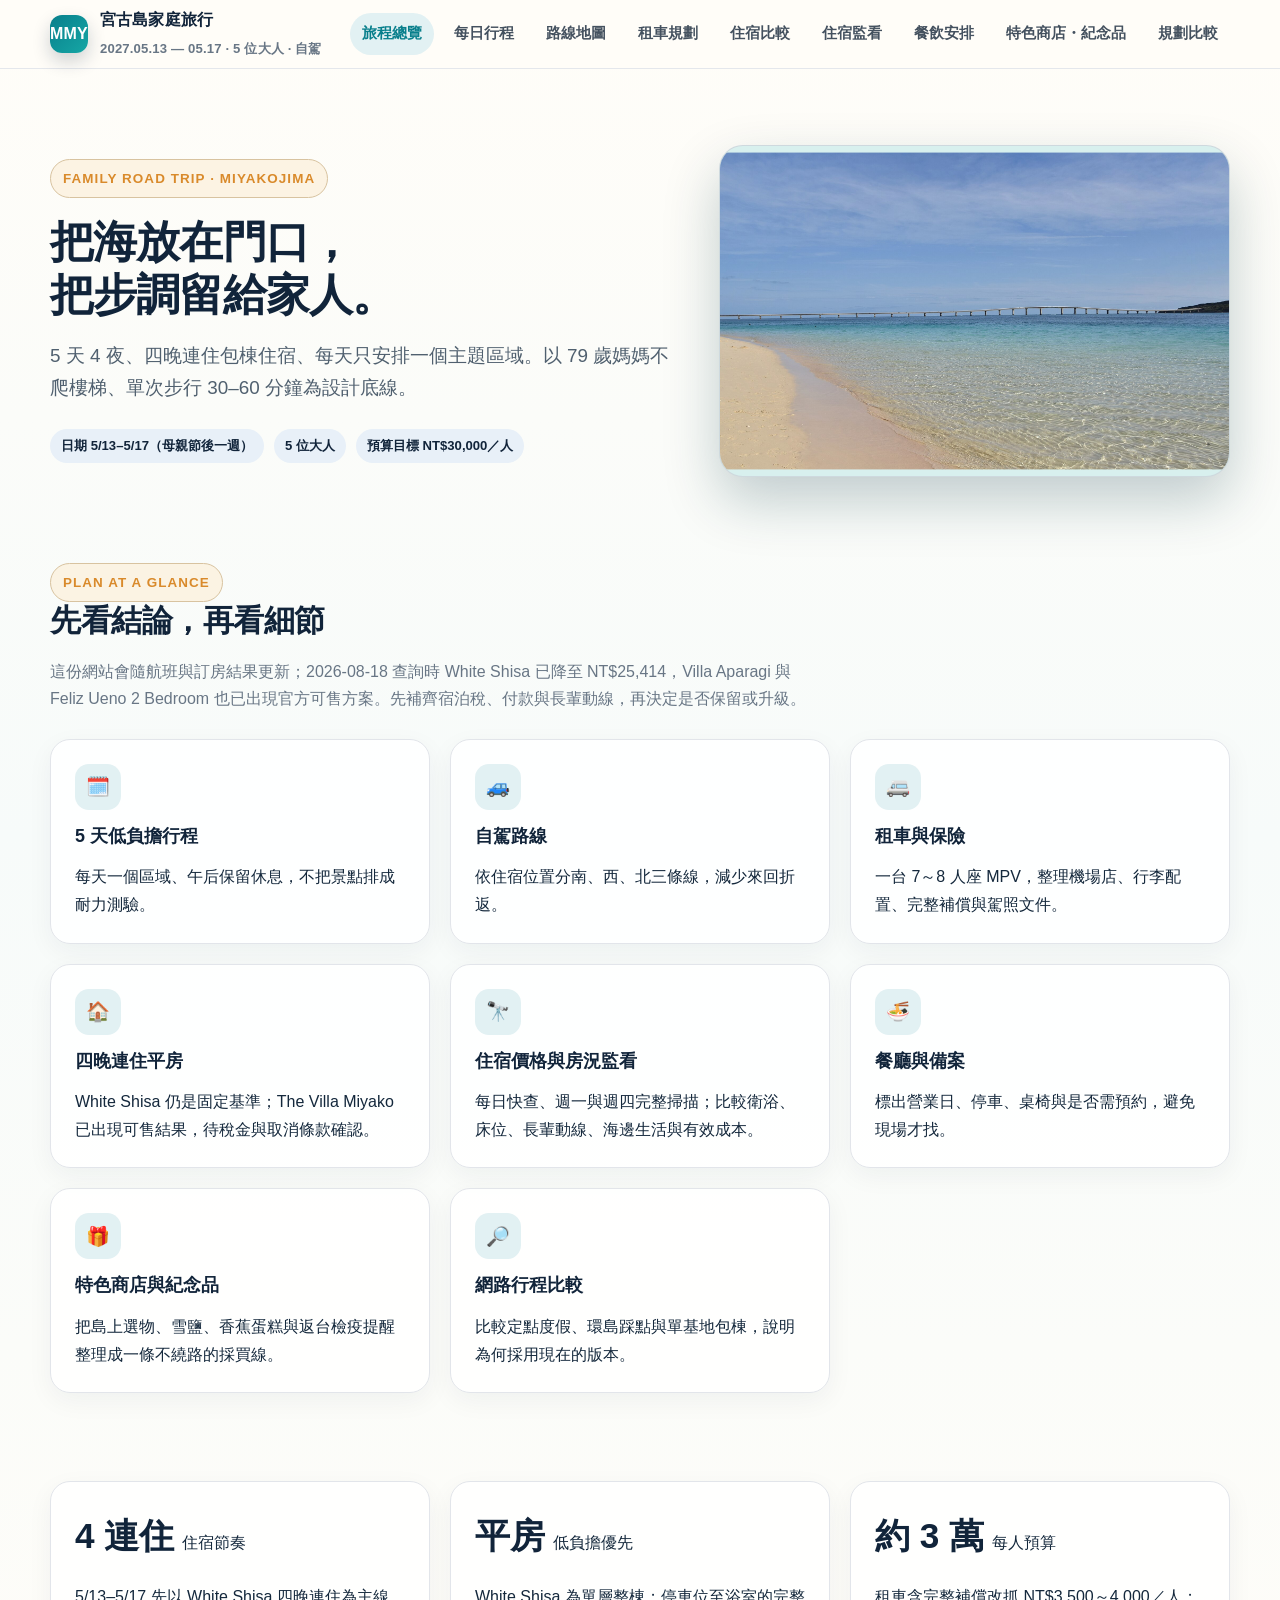
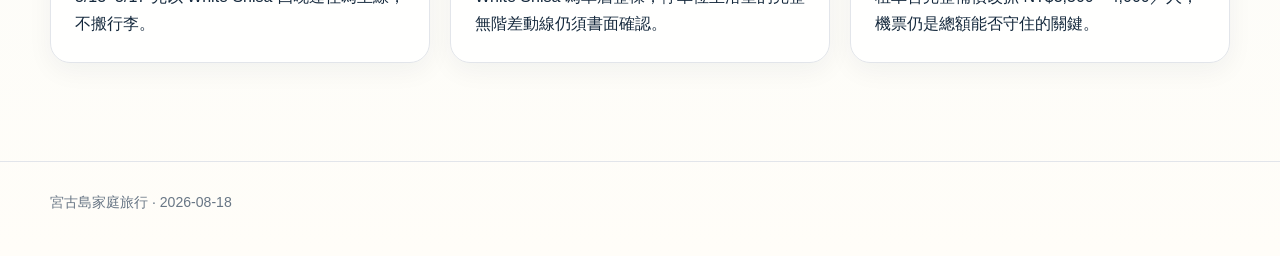
==== commit 3a6c6981: "Refresh accommodation watch for Aug 18" ====
--- a/docs/site/index.html
+++ b/docs/site/index.html
@@ -16,6 +16,7 @@
         <a href="maps.html">路線地圖</a>
         <a href="rental.html">租車規劃</a>
         <a href="stay.html">住宿比較</a>
+        <a href="accommodation-watch.html">住宿監看</a>
         <a href="food.html">餐飲安排</a>
         <a href="souvenirs.html">特色商店・紀念品</a>
         <a href="research.html">規劃比較</a>
@@ -44,7 +45,7 @@
       <div class="section-header">
         <span class="eyebrow">PLAN AT A GLANCE</span>
         <h2>先看結論，再看細節</h2>
-        <p>這份網站會隨航班與訂房結果更新；目前先守住可取消的 White Shisa 四晚，再等星宇開放 2027 年 5 月票價。</p>
+        <p>這份網站會隨航班與訂房結果更新；2026-08-18 查詢時 White Shisa 已降至 NT$25,414，Villa Aparagi 與 Feliz Ueno 2 Bedroom 也已出現官方可售方案。先補齊宿泊稅、付款與長輩動線，再決定是否保留或升級。</p>
       </div>
       <div class="grid grid-3">
         <a class="card" href="roadmap.html">
@@ -108,6 +109,6 @@
     </section>
   </main>
 
-  <footer class="footer"><div class="shell">宮古島家庭旅行 · 2026-08-12</div></footer>
+  <footer class="footer"><div class="shell">宮古島家庭旅行 · 2026-08-18</div></footer>
 </body>
 </html>
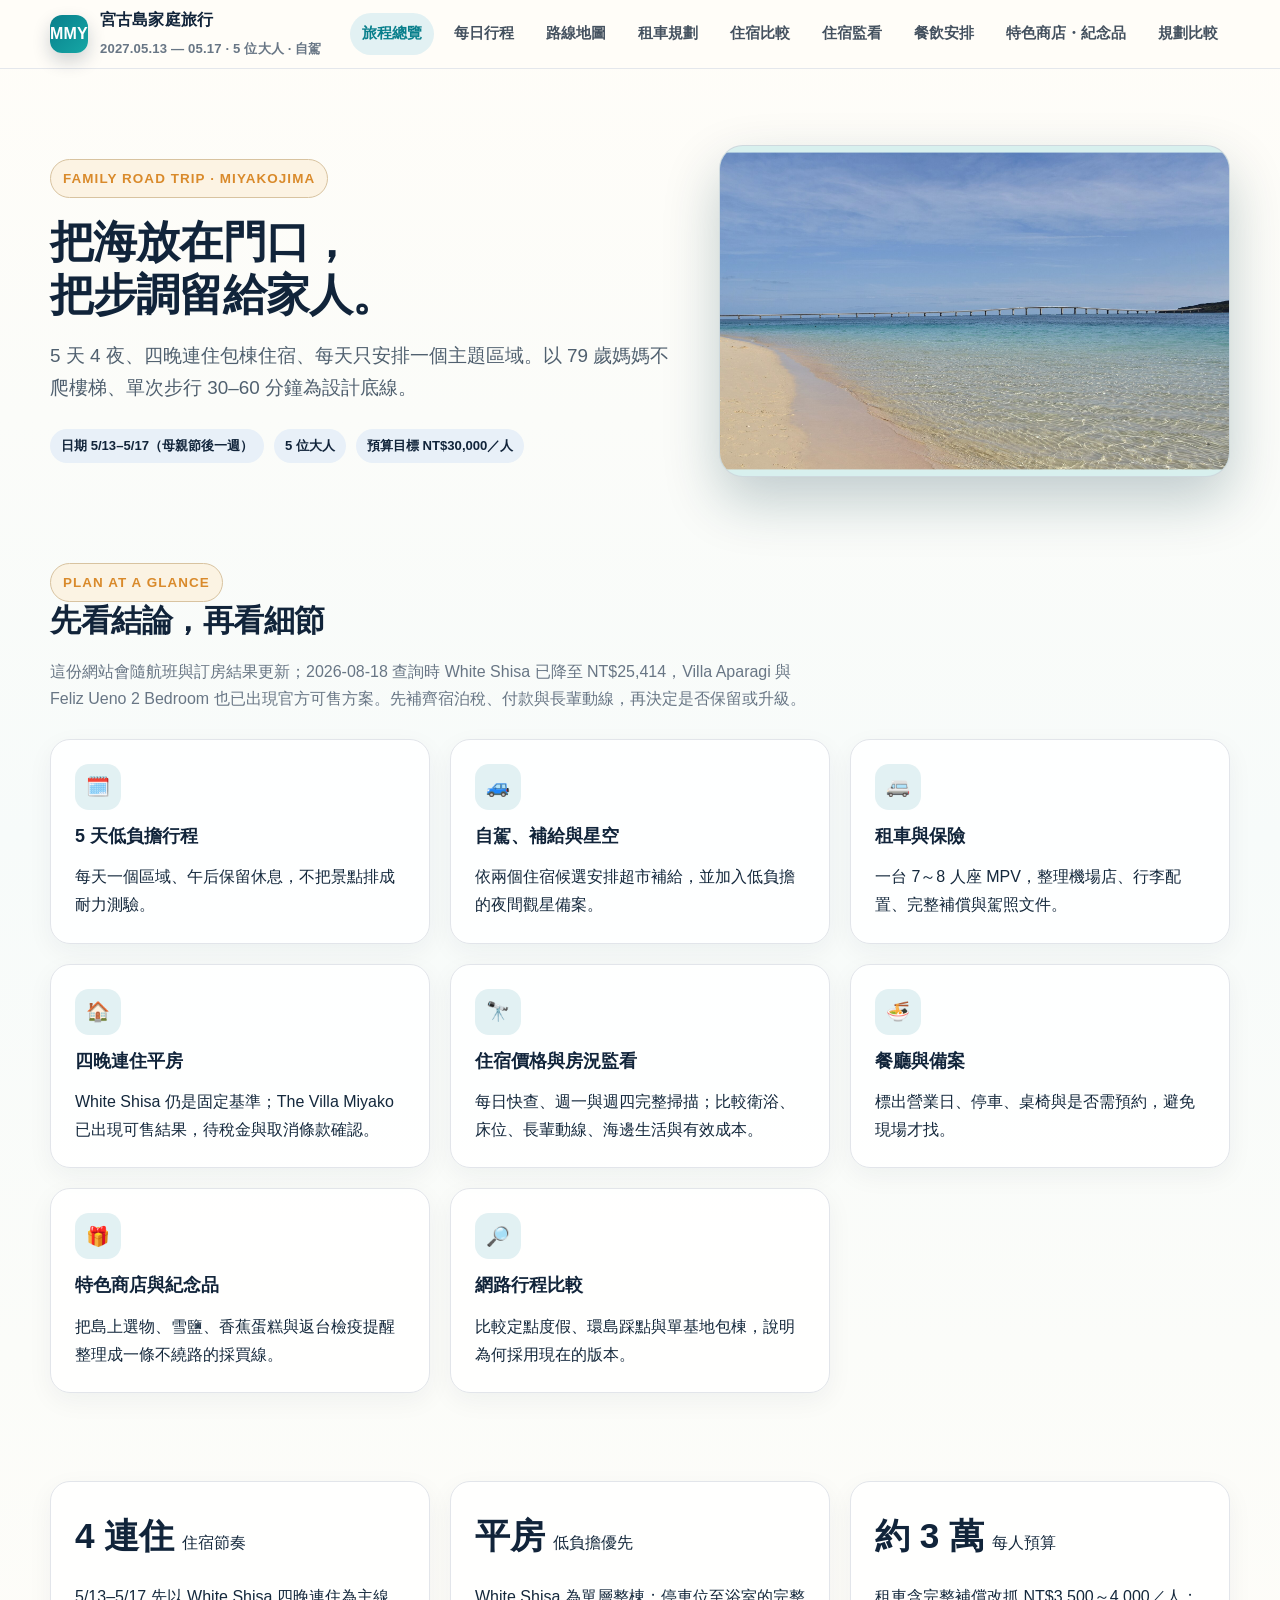
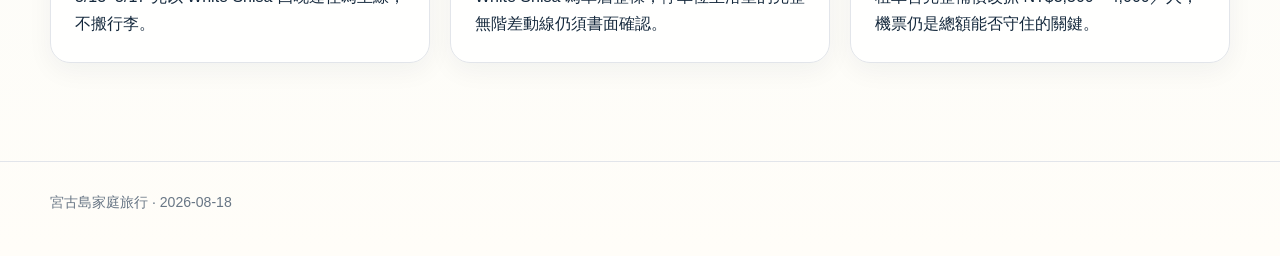
==== commit 40792b60: "Add supermarket routes and stargazing plan" ====
--- a/docs/site/index.html
+++ b/docs/site/index.html
@@ -55,8 +55,8 @@
         </a>
         <a class="card" href="maps.html">
           <div class="icon">🚙</div>
-          <h3>自駕路線</h3>
-          <p>依住宿位置分南、西、北三條線，減少來回折返。</p>
+          <h3>自駕、補給與星空</h3>
+          <p>依兩個住宿候選安排超市補給，並加入低負擔的夜間觀星備案。</p>
         </a>
         <a class="card" href="rental.html">
           <div class="icon">🚐</div>
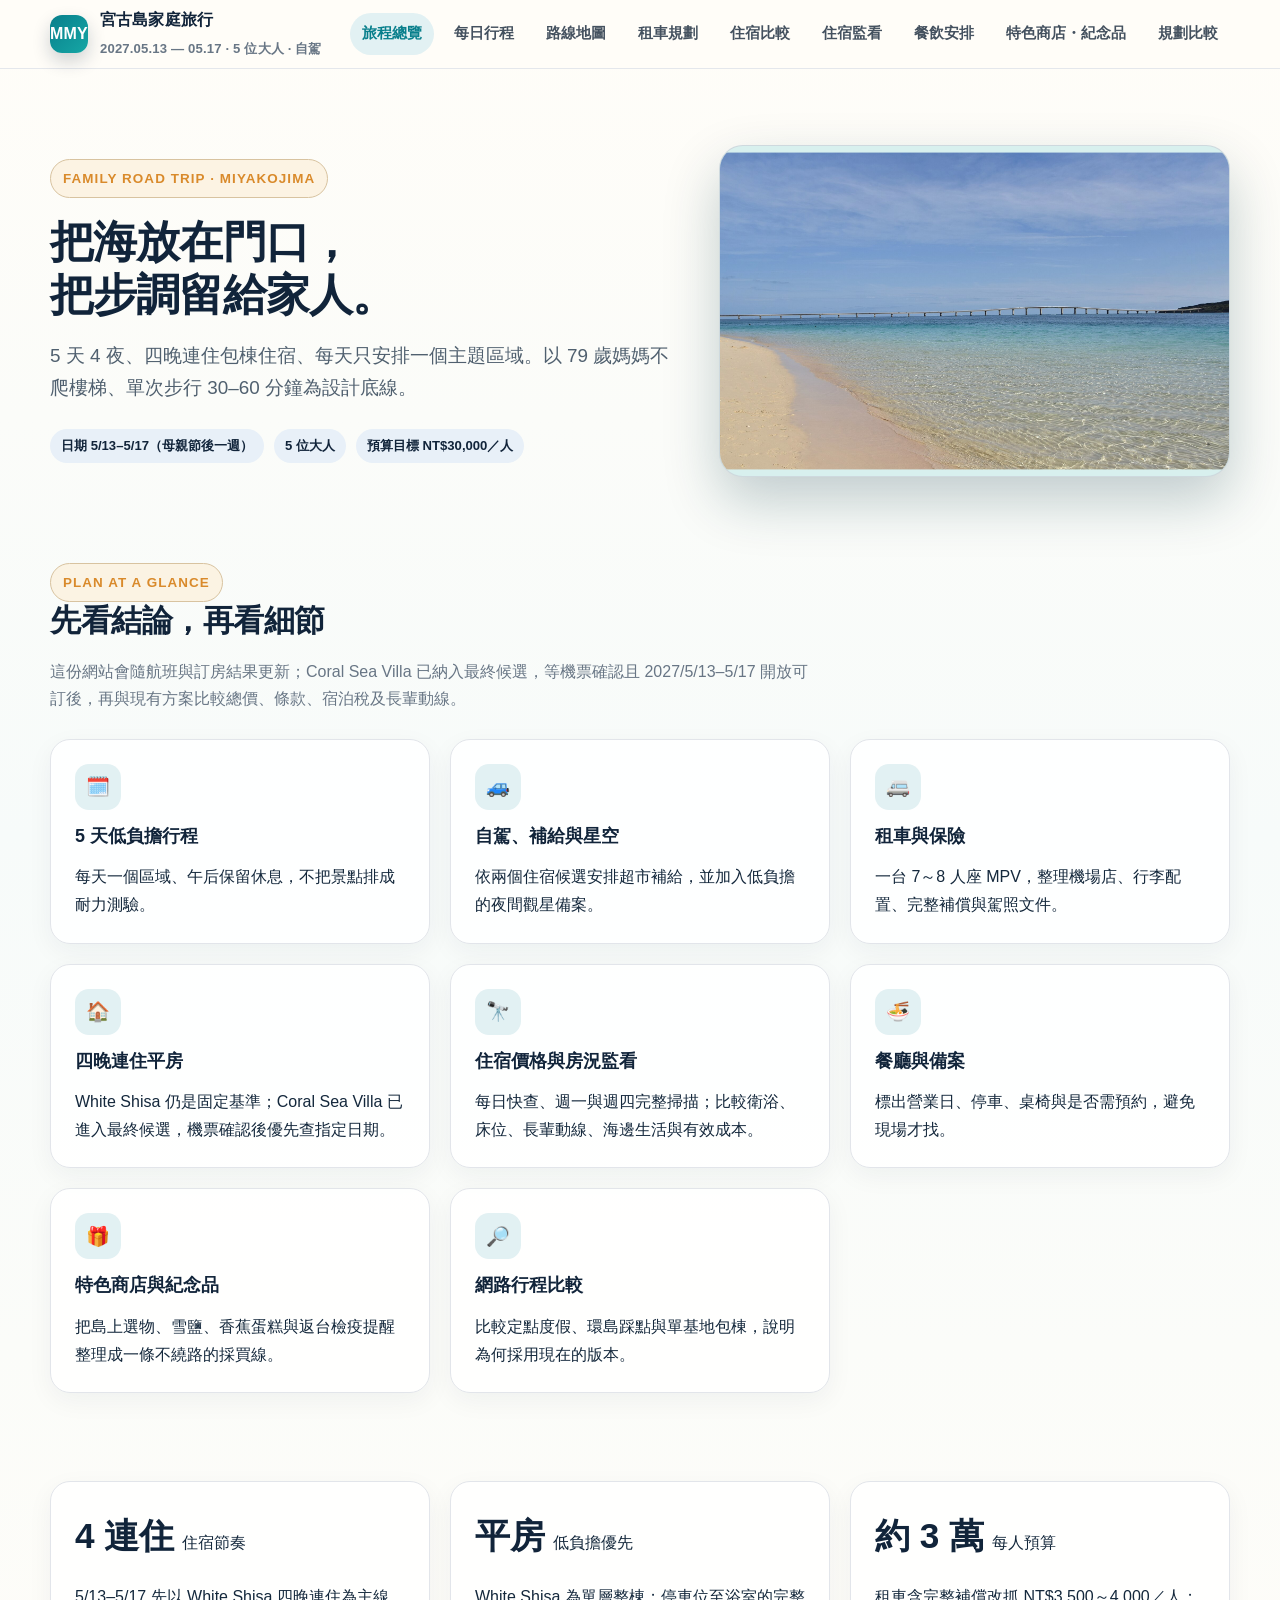
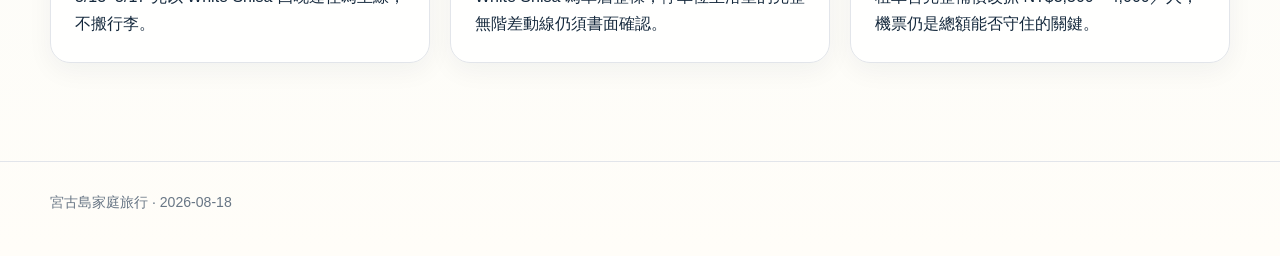
==== commit 568f7a9e: "Add Coral Sea Villa to accommodation finalists" ====
--- a/docs/site/index.html
+++ b/docs/site/index.html
@@ -45,7 +45,7 @@
       <div class="section-header">
         <span class="eyebrow">PLAN AT A GLANCE</span>
         <h2>先看結論，再看細節</h2>
-        <p>這份網站會隨航班與訂房結果更新；2026-08-18 查詢時 White Shisa 已降至 NT$25,414，Villa Aparagi 與 Feliz Ueno 2 Bedroom 也已出現官方可售方案。先補齊宿泊稅、付款與長輩動線，再決定是否保留或升級。</p>
+        <p>這份網站會隨航班與訂房結果更新；Coral Sea Villa 已納入最終候選，等機票確認且 2027/5/13–5/17 開放可訂後，再與現有方案比較總價、條款、宿泊稅及長輩動線。</p>
       </div>
       <div class="grid grid-3">
         <a class="card" href="roadmap.html">
@@ -66,7 +66,7 @@
         <a class="card" href="stay.html">
           <div class="icon">🏠</div>
           <h3>四晚連住平房</h3>
-          <p>White Shisa 仍是固定基準；The Villa Miyako 已出現可售結果，待稅金與取消條款確認。</p>
+          <p>White Shisa 仍是固定基準；Coral Sea Villa 已進入最終候選，機票確認後優先查指定日期。</p>
         </a>
         <a class="card" href="accommodation-watch.html">
           <div class="icon">🔭</div>
